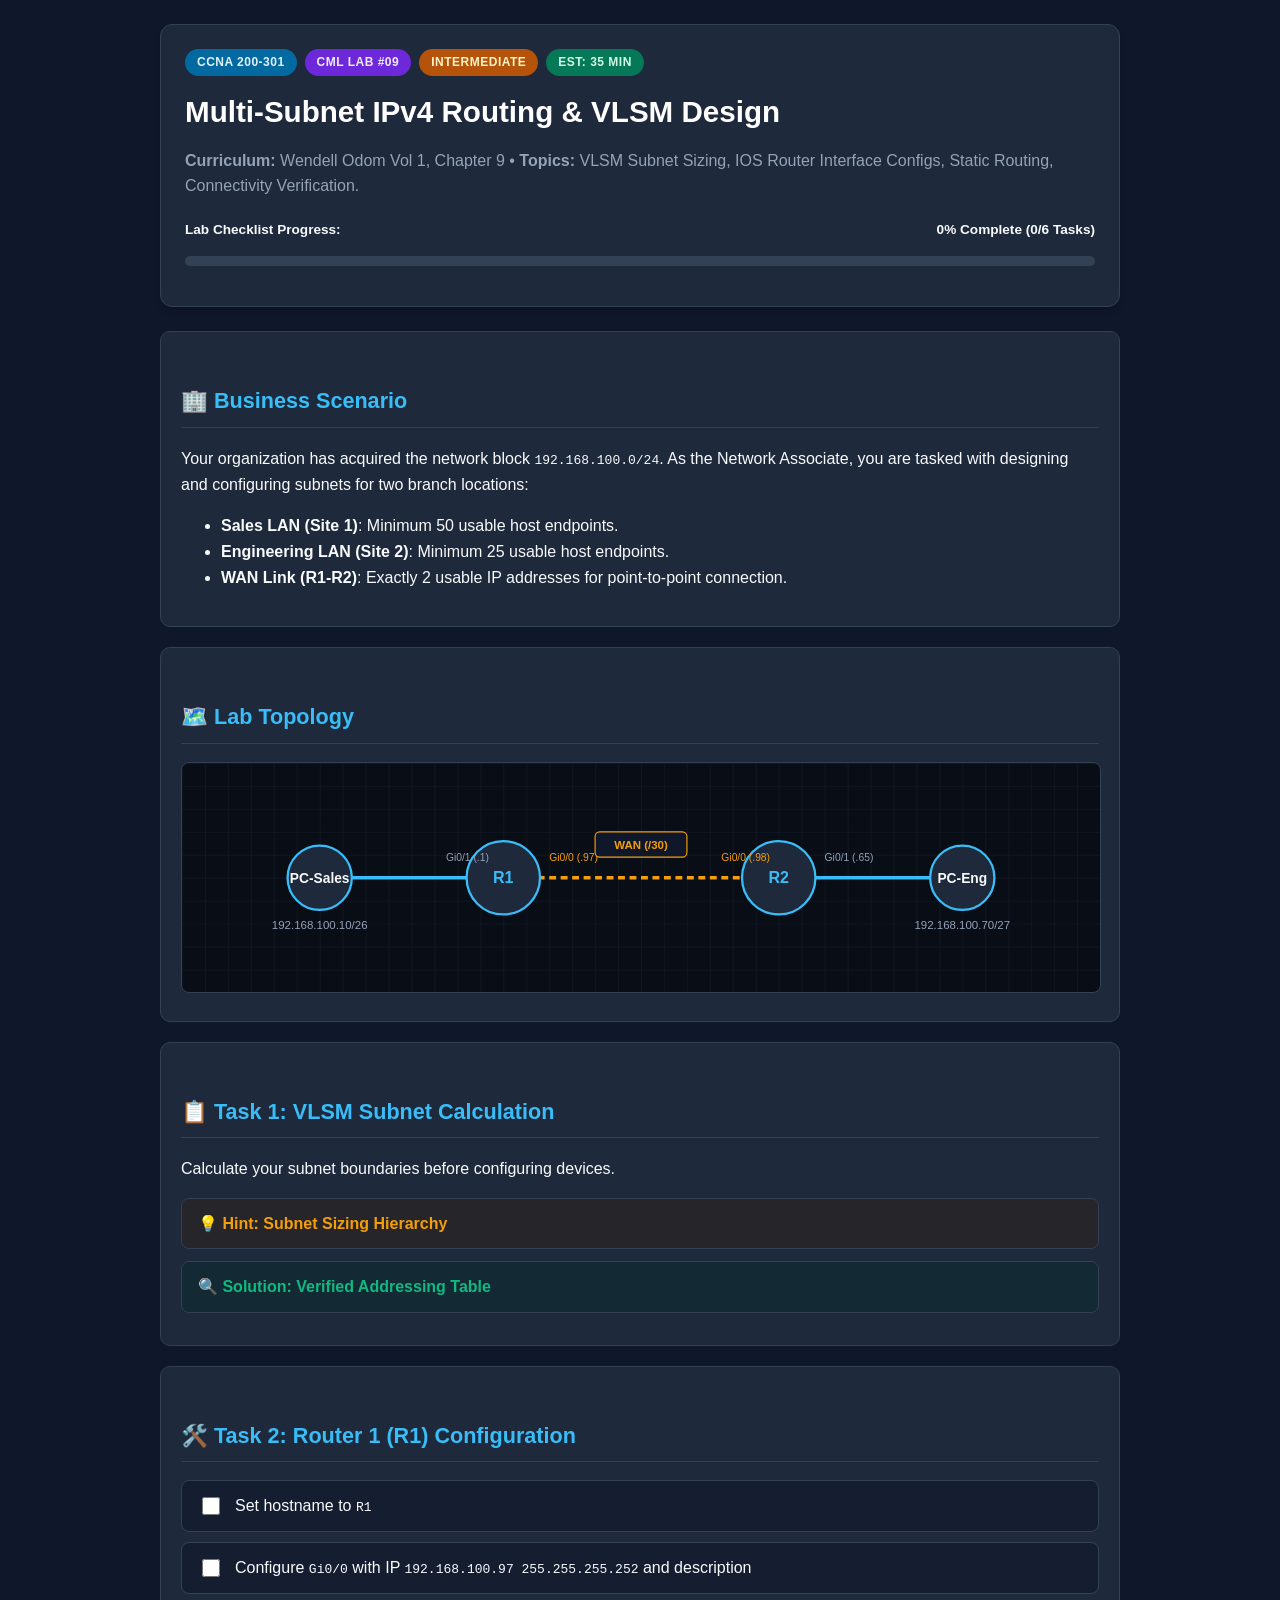
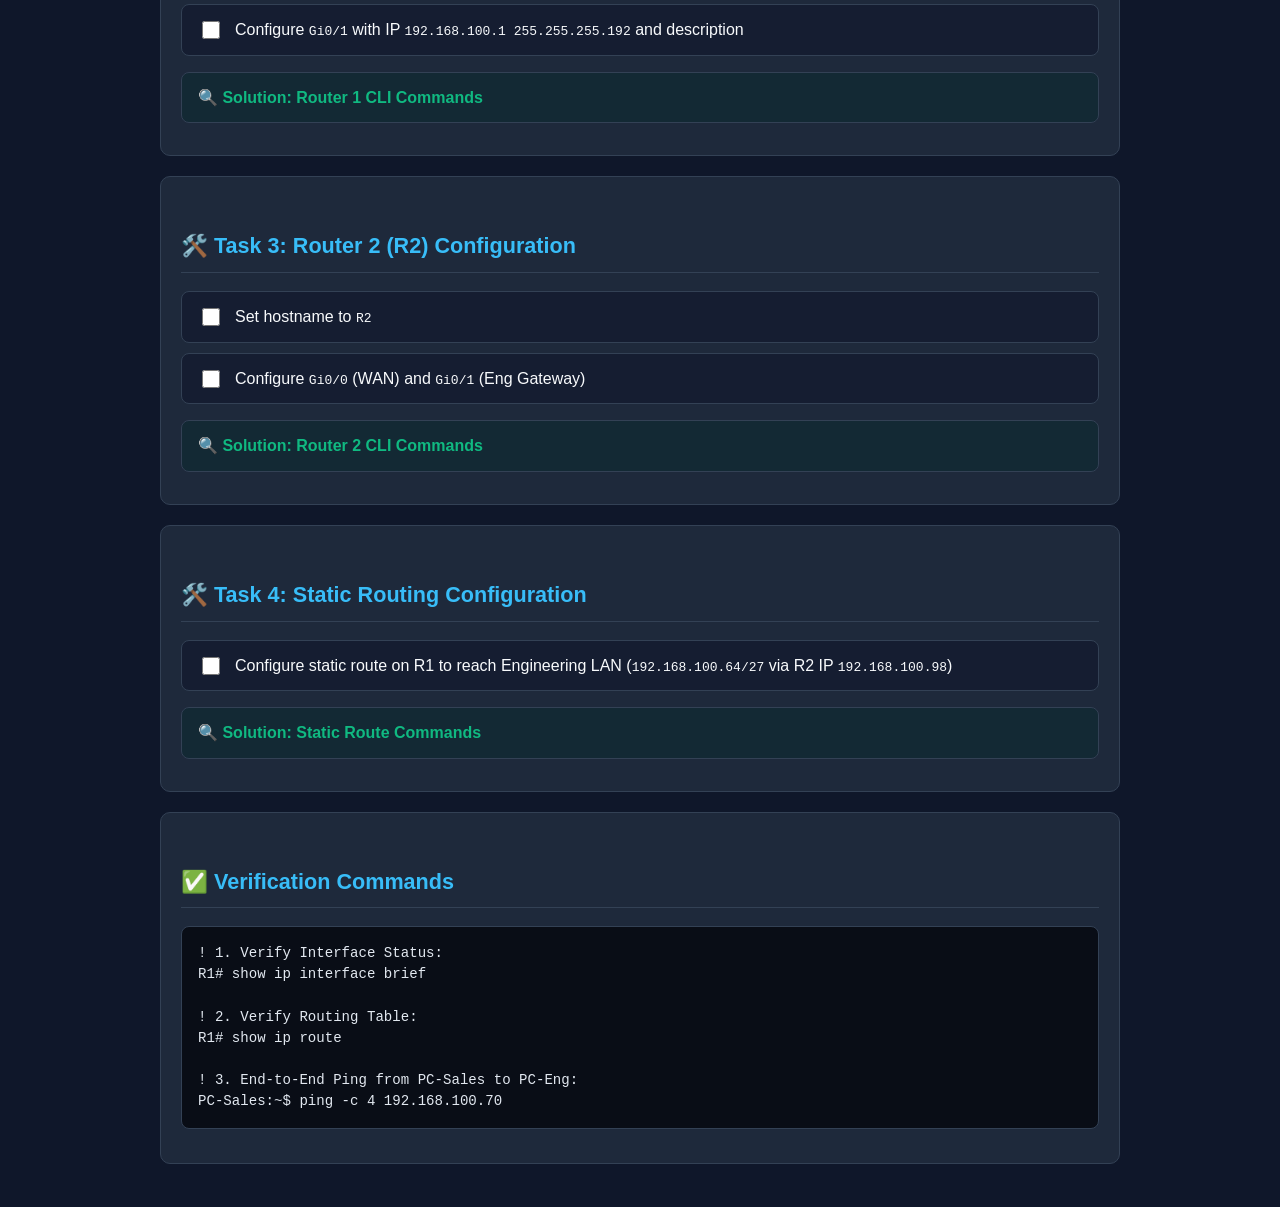
==== labs/lab09-multi-subnet-routing.html @ 95da4e0c "feat: consolidate into simple local-first architecture with master index.html dashboard and standalo" ====
<!DOCTYPE html>
<html lang="en">
<head>
    <meta charset="UTF-8">
    <meta name="viewport" content="width=device-width, initial-scale=1.0">
    <title>CCNA Lab Guide: Multi-Subnet IPv4 Routing & Design</title>
    <style>
        :root {
            --bg-primary: #0f172a;
            --bg-card: #1e293b;
            --bg-code: #090d16;
            --text-primary: #f8fafc;
            --text-secondary: #94a3b8;
            --accent-blue: #0284c7;
            --accent-green: #10b981;
            --accent-amber: #f59e0b;
            --accent-purple: #8b5cf6;
            --border-color: #334155;
            --font-sans: -apple-system, BlinkMacSystemFont, "Segoe UI", Roboto, Helvetica, Arial, sans-serif;
            --font-mono: ui-monospace, SFMono-Regular, Menlo, Monaco, Consolas, monospace;
        }

        body {
            margin: 0;
            padding: 24px;
            background-color: var(--bg-primary);
            color: var(--text-primary);
            font-family: var(--font-sans);
            line-height: 1.6;
        }

        .container {
            max-width: 960px;
            margin: 0 auto;
        }

        /* Header & Badges */
        .lab-header {
            background: var(--bg-card);
            border: 1px solid var(--border-color);
            border-radius: 12px;
            padding: 24px;
            margin-bottom: 24px;
            box-shadow: 0 4px 6px -1px rgba(0, 0, 0, 0.2);
        }

        .badge-group {
            display: flex;
            flex-wrap: wrap;
            gap: 8px;
            margin-bottom: 12px;
        }

        .badge {
            font-size: 0.75rem;
            font-weight: 700;
            text-transform: uppercase;
            padding: 4px 12px;
            border-radius: 9999px;
            letter-spacing: 0.5px;
        }

        .badge-blue { background: #0369a1; color: #e0f2fe; }
        .badge-green { background: #047857; color: #d1fae5; }
        .badge-amber { background: #b45309; color: #fef3c7; }
        .badge-purple { background: #6d28d9; color: #ede9fe; }

        h1 { margin: 0 0 12px 0; font-size: 1.85rem; color: #ffffff; }
        h2 { font-size: 1.35rem; color: #38bdf8; border-bottom: 1px solid var(--border-color); padding-bottom: 8px; margin-top: 32px; }
        h3 { font-size: 1.1rem; color: #cbd5e1; margin-top: 20px; }

        /* Progress Bar */
        .progress-container {
            background: #334155;
            border-radius: 8px;
            height: 10px;
            overflow: hidden;
            margin: 16px 0;
        }

        .progress-bar {
            background: var(--accent-green);
            height: 100%;
            width: 0%;
            transition: width 0.3s ease;
        }

        /* Topology Card */
        .card {
            background: var(--bg-card);
            border: 1px solid var(--border-color);
            border-radius: 10px;
            padding: 20px;
            margin-bottom: 20px;
        }

        .topology-svg {
            width: 100%;
            height: auto;
            max-height: 240px;
            background: #090d16;
            border-radius: 8px;
            border: 1px solid var(--border-color);
        }

        /* Tables */
        table {
            width: 100%;
            border-collapse: collapse;
            margin: 16px 0;
            font-size: 0.9rem;
        }

        th, td {
            padding: 10px 14px;
            text-align: left;
            border-bottom: 1px solid var(--border-color);
        }

        th {
            background-color: #090d16;
            color: #38bdf8;
            font-weight: 600;
        }

        tr:hover { background-color: rgba(255, 255, 255, 0.02); }

        /* Tasks & Checkboxes */
        .task-list {
            list-style: none;
            padding: 0;
        }

        .task-item {
            display: flex;
            align-items: flex-start;
            gap: 12px;
            background: rgba(15, 23, 42, 0.6);
            border: 1px solid var(--border-color);
            padding: 12px 16px;
            border-radius: 8px;
            margin-bottom: 10px;
            cursor: pointer;
            transition: border-color 0.2s;
        }

        .task-item:hover { border-color: #64748b; }

        .task-checkbox {
            margin-top: 4px;
            width: 18px;
            height: 18px;
            cursor: pointer;
            accent-color: var(--accent-green);
        }

        .task-text { flex: 1; }

        /* Code Blocks & Copy Button */
        .code-container {
            position: relative;
            margin: 14px 0;
        }

        pre {
            background-color: var(--bg-code);
            border: 1px solid var(--border-color);
            border-radius: 8px;
            padding: 16px;
            overflow-x: auto;
            font-family: var(--font-mono);
            font-size: 0.88rem;
            color: #e2e8f0;
            line-height: 1.5;
            margin: 0;
        }

        .copy-btn {
            position: absolute;
            top: 8px;
            right: 8px;
            background: #334155;
            color: #f8fafc;
            border: none;
            border-radius: 6px;
            padding: 5px 10px;
            font-size: 0.75rem;
            cursor: pointer;
            transition: background 0.2s;
        }

        .copy-btn:hover { background: #475569; }

        /* Collapsible Drawers (Details) */
        details {
            background: #131c2e;
            border: 1px solid var(--border-color);
            border-radius: 8px;
            margin: 12px 0;
            overflow: hidden;
        }

        details summary {
            padding: 12px 16px;
            font-weight: 600;
            cursor: pointer;
            user-select: none;
            display: flex;
            align-items: center;
            justify-content: space-between;
        }

        details.hint summary { color: #f59e0b; background: rgba(245, 158, 11, 0.08); }
        details.solution summary { color: #10b981; background: rgba(16, 185, 129, 0.08); }

        details[open] summary { border-bottom: 1px solid var(--border-color); }

        .drawer-content {
            padding: 16px;
        }

        /* Print CSS for Clean PDF Export */
        @media print {
            body { background: #ffffff; color: #000000; padding: 0; }
            .lab-header, .card { border: 1px solid #ccc; box-shadow: none; background: #ffffff; }
            pre { background: #f8f9fa; color: #000000; border: 1px solid #ddd; }
            details { display: block !important; border: 1px solid #ccc; }
            details summary { display: none !important; }
            .copy-btn, .progress-container, .print-btn { display: none !important; }
        }
    </style>
</head>
<body>

<div class="container">

    <!-- Header Card -->
    <div class="lab-header">
        <div class="badge-group">
            <span class="badge badge-blue">CCNA 200-301</span>
            <span class="badge badge-purple">CML Lab #09</span>
            <span class="badge badge-amber">Intermediate</span>
            <span class="badge badge-green">Est: 35 Min</span>
        </div>
        <h1>Multi-Subnet IPv4 Routing & VLSM Design</h1>
        <p style="margin: 0; color: var(--text-secondary);">
            <strong>Curriculum:</strong> Wendell Odom Vol 1, Chapter 9 • <strong>Topics:</strong> VLSM Subnet Sizing, IOS Router Interface Configs, Static Routing, Connectivity Verification.
        </p>

        <!-- Progress Tracker -->
        <div style="margin-top: 20px;">
            <div style="display: flex; justify-content: space-between; font-size: 0.85rem; font-weight: 600;">
                <span>Lab Checklist Progress:</span>
                <span id="progress-text">0% Complete (0/6 Tasks)</span>
            </div>
            <div class="progress-container">
                <div class="progress-bar" id="progress-bar"></div>
            </div>
        </div>
    </div>

    <!-- Scenario Card -->
    <div class="card">
        <h2>🏢 Business Scenario</h2>
        <p>
            Your organization has acquired the network block <code>192.168.100.0/24</code>. As the Network Associate, you are tasked with designing and configuring subnets for two branch locations:
        </p>
        <ul>
            <li><strong>Sales LAN (Site 1)</strong>: Minimum 50 usable host endpoints.</li>
            <li><strong>Engineering LAN (Site 2)</strong>: Minimum 25 usable host endpoints.</li>
            <li><strong>WAN Link (R1-R2)</strong>: Exactly 2 usable IP addresses for point-to-point connection.</li>
        </ul>
    </div>

    <!-- Interactive Topology Card -->
    <div class="card">
        <h2>🗺️ Lab Topology</h2>
        <svg class="topology-svg" viewBox="0 0 800 200" xmlns="http://www.w3.org/2000/svg">
            <!-- Background Grid -->
            <defs>
                <pattern id="grid" width="20" height="20" patternUnits="userSpaceOnUse">
                    <path d="M 20 0 L 0 0 0 20" fill="none" stroke="#1e293b" stroke-width="0.5"/>
                </pattern>
            </defs>
            <rect width="100%" height="100%" fill="url(#grid)" />

            <!-- Connections -->
            <line x1="120" y1="100" x2="280" y2="100" stroke="#38bdf8" stroke-width="3" />
            <line x1="280" y1="100" x2="520" y2="100" stroke="#f59e0b" stroke-width="3" stroke-dasharray="6,4" />
            <line x1="520" y1="100" x2="680" y2="100" stroke="#38bdf8" stroke-width="3" />

            <!-- PC-Sales -->
            <circle cx="120" cy="100" r="28" fill="#1e293b" stroke="#38bdf8" stroke-width="2"/>
            <text x="120" y="105" fill="#f8fafc" font-size="12" font-weight="bold" text-anchor="middle">PC-Sales</text>
            <text x="120" y="145" fill="#94a3b8" font-size="10" text-anchor="middle">192.168.100.10/26</text>

            <!-- Router 1 -->
            <circle cx="280" cy="100" r="32" fill="#1e293b" stroke="#38bdf8" stroke-width="2"/>
            <text x="280" y="105" fill="#38bdf8" font-size="14" font-weight="bold" text-anchor="middle">R1</text>
            <text x="230" y="85" fill="#94a3b8" font-size="9">Gi0/1 (.1)</text>
            <text x="320" y="85" fill="#f59e0b" font-size="9">Gi0/0 (.97)</text>

            <!-- WAN Label -->
            <rect x="360" y="60" width="80" height="22" rx="4" fill="#0f172a" stroke="#f59e0b" stroke-width="1"/>
            <text x="400" y="75" fill="#f59e0b" font-size="10" font-weight="bold" text-anchor="middle">WAN (/30)</text>

            <!-- Router 2 -->
            <circle cx="520" cy="100" r="32" fill="#1e293b" stroke="#38bdf8" stroke-width="2"/>
            <text x="520" y="105" fill="#38bdf8" font-size="14" font-weight="bold" text-anchor="middle">R2</text>
            <text x="470" y="85" fill="#f59e0b" font-size="9">Gi0/0 (.98)</text>
            <text x="560" y="85" fill="#94a3b8" font-size="9">Gi0/1 (.65)</text>

            <!-- PC-Eng -->
            <circle cx="680" cy="100" r="28" fill="#1e293b" stroke="#38bdf8" stroke-width="2"/>
            <text x="680" y="105" fill="#f8fafc" font-size="12" font-weight="bold" text-anchor="middle">PC-Eng</text>
            <text x="680" y="145" fill="#94a3b8" font-size="10" text-anchor="middle">192.168.100.70/27</text>
        </svg>
    </div>

    <!-- Task 1: VLSM Calculation -->
    <div class="card">
        <h2>📋 Task 1: VLSM Subnet Calculation</h2>
        <p>Calculate your subnet boundaries before configuring devices.</p>

        <details class="hint">
            <summary>💡 Hint: Subnet Sizing Hierarchy</summary>
            <div class="drawer-content">
                Always allocate in order from largest to smallest host count:
                <ul>
                    <li><strong>Sales LAN</strong> (>=50 hosts) &rarr; Borrow 2 bits &rarr; <code>/26</code> (62 usable hosts)</li>
                    <li><strong>Engineering LAN</strong> (>=25 hosts) &rarr; Borrow 3 bits &rarr; <code>/27</code> (30 usable hosts)</li>
                    <li><strong>WAN Link</strong> (2 hosts) &rarr; Borrow 6 bits &rarr; <code>/30</code> (2 usable hosts)</li>
                </ul>
            </div>
        </details>

        <details class="solution">
            <summary>🔍 Solution: Verified Addressing Table</summary>
            <div class="drawer-content">
                <table>
                    <thead>
                        <tr>
                            <th>Subnet Name</th>
                            <th>Subnet ID</th>
                            <th>Mask / Prefix</th>
                            <th>Usable Range</th>
                            <th>Broadcast IP</th>
                        </tr>
                    </thead>
                    <tbody>
                        <tr>
                            <td><strong>Subnet A (Sales)</strong></td>
                            <td><code>192.168.100.0</code></td>
                            <td><code>255.255.255.192 (/26)</code></td>
                            <td><code>.1 – .62</code></td>
                            <td><code>192.168.100.63</code></td>
                        </tr>
                        <tr>
                            <td><strong>Subnet B (Eng)</strong></td>
                            <td><code>192.168.100.64</code></td>
                            <td><code>255.255.255.224 (/27)</code></td>
                            <td><code>.65 – .94</code></td>
                            <td><code>192.168.100.95</code></td>
                        </tr>
                        <tr>
                            <td><strong>Subnet C (WAN)</strong></td>
                            <td><code>192.168.100.96</code></td>
                            <td><code>255.255.255.252 (/30)</code></td>
                            <td><code>.97 – .98</code></td>
                            <td><code>192.168.100.99</code></td>
                        </tr>
                    </tbody>
                </table>
            </div>
        </details>
    </div>

    <!-- Task 2: Router 1 Configuration -->
    <div class="card">
        <h2>🛠️ Task 2: Router 1 (R1) Configuration</h2>
        <ul class="task-list">
            <li class="task-item" onclick="toggleTask(this)">
                <input type="checkbox" class="task-checkbox">
                <span class="task-text">Set hostname to <code>R1</code></span>
            </li>
            <li class="task-item" onclick="toggleTask(this)">
                <input type="checkbox" class="task-checkbox">
                <span class="task-text">Configure <code>Gi0/0</code> with IP <code>192.168.100.97 255.255.255.252</code> and description</span>
            </li>
            <li class="task-item" onclick="toggleTask(this)">
                <input type="checkbox" class="task-checkbox">
                <span class="task-text">Configure <code>Gi0/1</code> with IP <code>192.168.100.1 255.255.255.192</code> and description</span>
            </li>
        </ul>

        <details class="solution">
            <summary>🔍 Solution: Router 1 CLI Commands</summary>
            <div class="drawer-content">
                <div class="code-container">
                    <button class="copy-btn" onclick="copyCode(this)">Copy Config</button>
                    <pre><code>enable
configure terminal
hostname R1
!
interface GigabitEthernet0/0
 description WAN Link to R2
 ip address 192.168.100.97 255.255.255.252
 no shutdown
!
interface GigabitEthernet0/1
 description Sales Department LAN Gateway
 ip address 192.168.100.1 255.255.255.192
 no shutdown
!
line con 0
 exec-timeout 0 0
 logging synchronous
!
end
write memory</code></pre>
                </div>
            </div>
        </details>
    </div>

    <!-- Task 3: Router 2 Configuration -->
    <div class="card">
        <h2>🛠️ Task 3: Router 2 (R2) Configuration</h2>
        <ul class="task-list">
            <li class="task-item" onclick="toggleTask(this)">
                <input type="checkbox" class="task-checkbox">
                <span class="task-text">Set hostname to <code>R2</code></span>
            </li>
            <li class="task-item" onclick="toggleTask(this)">
                <input type="checkbox" class="task-checkbox">
                <span class="task-text">Configure <code>Gi0/0</code> (WAN) and <code>Gi0/1</code> (Eng Gateway)</span>
            </li>
        </ul>

        <details class="solution">
            <summary>🔍 Solution: Router 2 CLI Commands</summary>
            <div class="drawer-content">
                <div class="code-container">
                    <button class="copy-btn" onclick="copyCode(this)">Copy Config</button>
                    <pre><code>enable
configure terminal
hostname R2
!
interface GigabitEthernet0/0
 description WAN Link to R1
 ip address 192.168.100.98 255.255.255.252
 no shutdown
!
interface GigabitEthernet0/1
 description Engineering Department LAN Gateway
 ip address 192.168.100.65 255.255.255.224
 no shutdown
!
line con 0
 exec-timeout 0 0
 logging synchronous
!
end
write memory</code></pre>
                </div>
            </div>
        </details>
    </div>

    <!-- Task 4: Static Routing -->
    <div class="card">
        <h2>🛠️ Task 4: Static Routing Configuration</h2>
        <ul class="task-list">
            <li class="task-item" onclick="toggleTask(this)">
                <input type="checkbox" class="task-checkbox">
                <span class="task-text">Configure static route on R1 to reach Engineering LAN (<code>192.168.100.64/27</code> via R2 IP <code>192.168.100.98</code>)</span>
            </li>
        </ul>

        <details class="solution">
            <summary>🔍 Solution: Static Route Commands</summary>
            <div class="drawer-content">
                <div class="code-container">
                    <button class="copy-btn" onclick="copyCode(this)">Copy Config</button>
                    <pre><code>! On Router 1:
R1(config)# ip route 192.168.100.64 255.255.255.224 192.168.100.98

! On Router 2:
R2(config)# ip route 192.168.100.0 255.255.255.192 192.168.100.97</code></pre>
                </div>
            </div>
        </details>
    </div>

    <!-- Verification Section -->
    <div class="card">
        <h2>✅ Verification Commands</h2>
        <div class="code-container">
            <pre><code>! 1. Verify Interface Status:
R1# show ip interface brief

! 2. Verify Routing Table:
R1# show ip route

! 3. End-to-End Ping from PC-Sales to PC-Eng:
PC-Sales:~$ ping -c 4 192.168.100.70</code></pre>
        </div>
    </div>

</div>

<script>
    // Checklist & Progress Calculation
    function updateProgress() {
        const checkboxes = document.querySelectorAll('.task-checkbox');
        const total = checkboxes.length;
        const checked = document.querySelectorAll('.task-checkbox:checked').length;
        const percent = Math.round((checked / total) * 100);

        document.getElementById('progress-bar').style.width = percent + '%';
        document.getElementById('progress-text').innerText = `${percent}% Complete (${checked}/${total} Tasks)`;
    }

    function toggleTask(element) {
        const cb = element.querySelector('.task-checkbox');
        if (event.target !== cb) {
            cb.checked = !cb.checked;
        }
        updateProgress();
    }

    // 1-Click Copy Code Function
    function copyCode(btn) {
        const pre = btn.nextElementSibling;
        navigator.clipboard.writeText(pre.innerText).then(() => {
            const originalText = btn.innerText;
            btn.innerText = 'Copied!';
            btn.style.background = '#10b981';
            setTimeout(() => {
                btn.innerText = originalText;
                btn.style.background = '#334155';
            }, 2000);
        });
    }

    document.querySelectorAll('.task-checkbox').forEach(cb => {
        cb.addEventListener('change', updateProgress);
    });
</script>

</body>
</html>
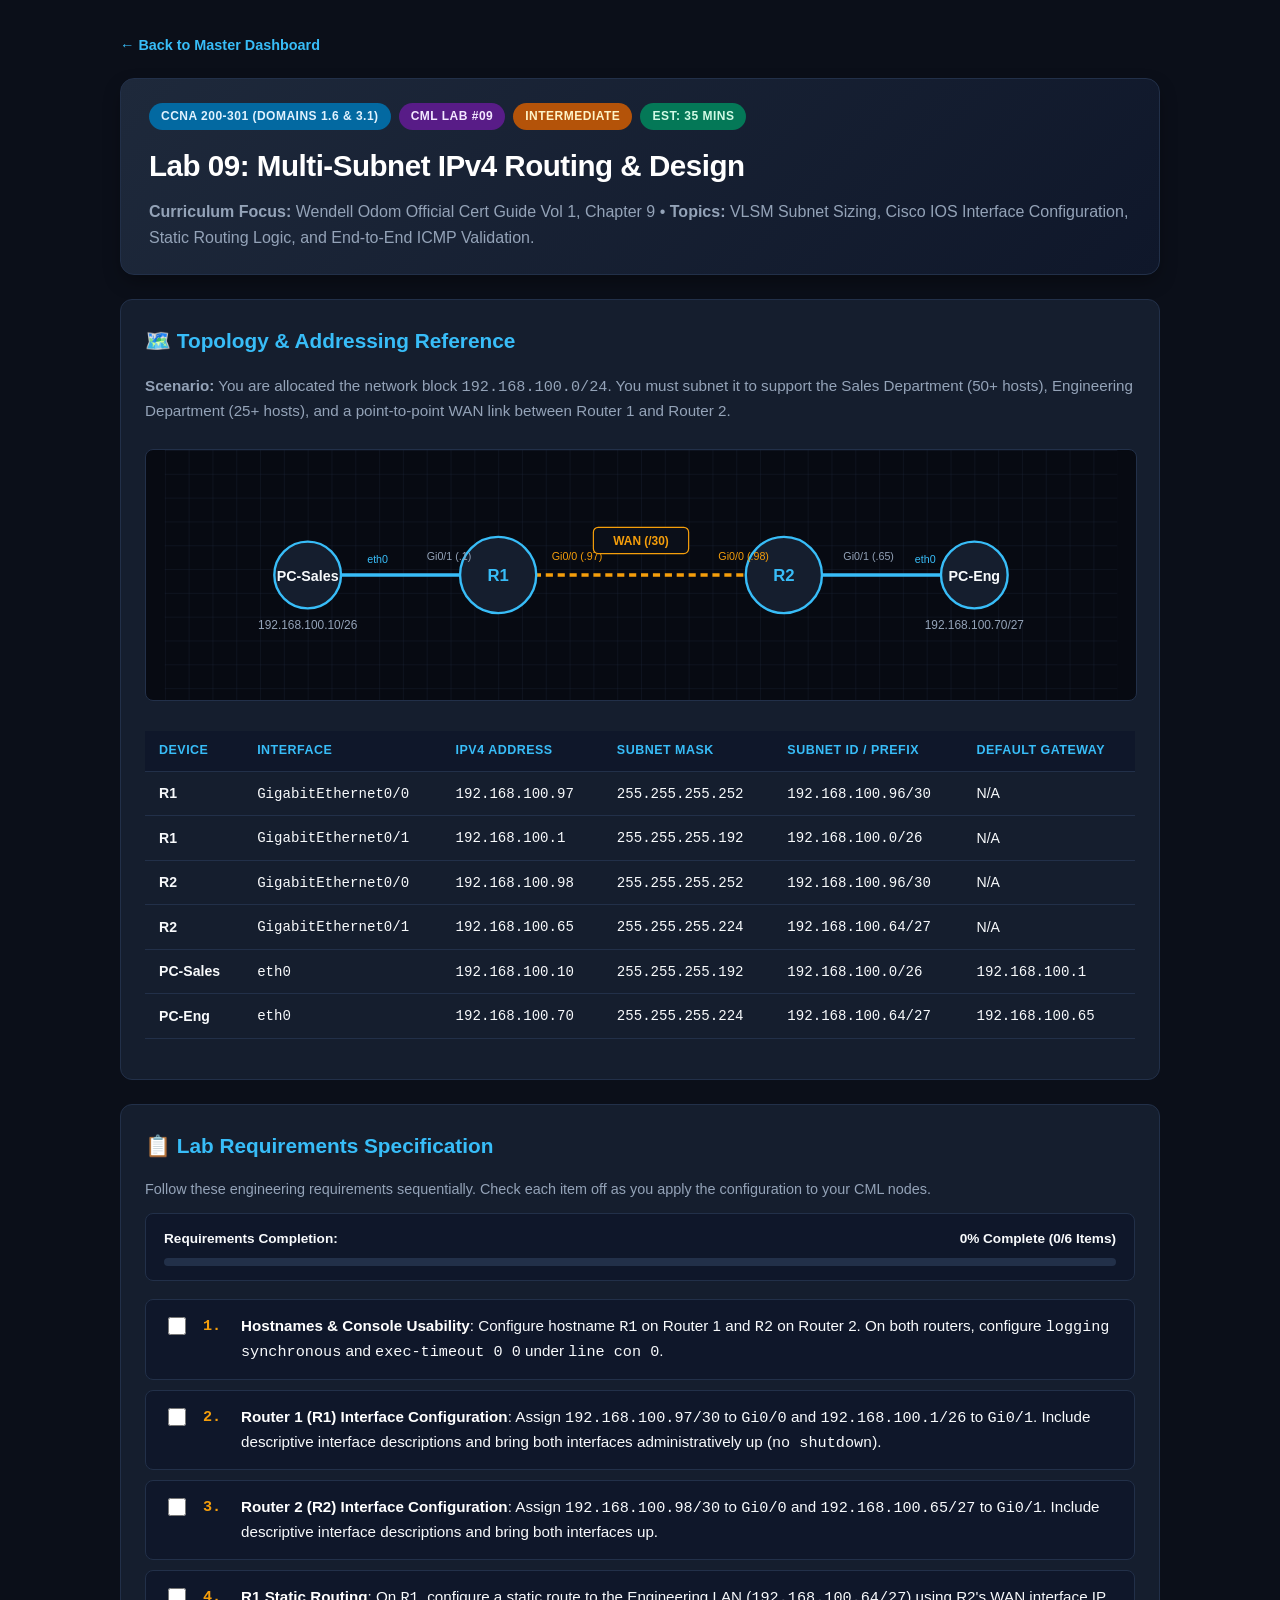
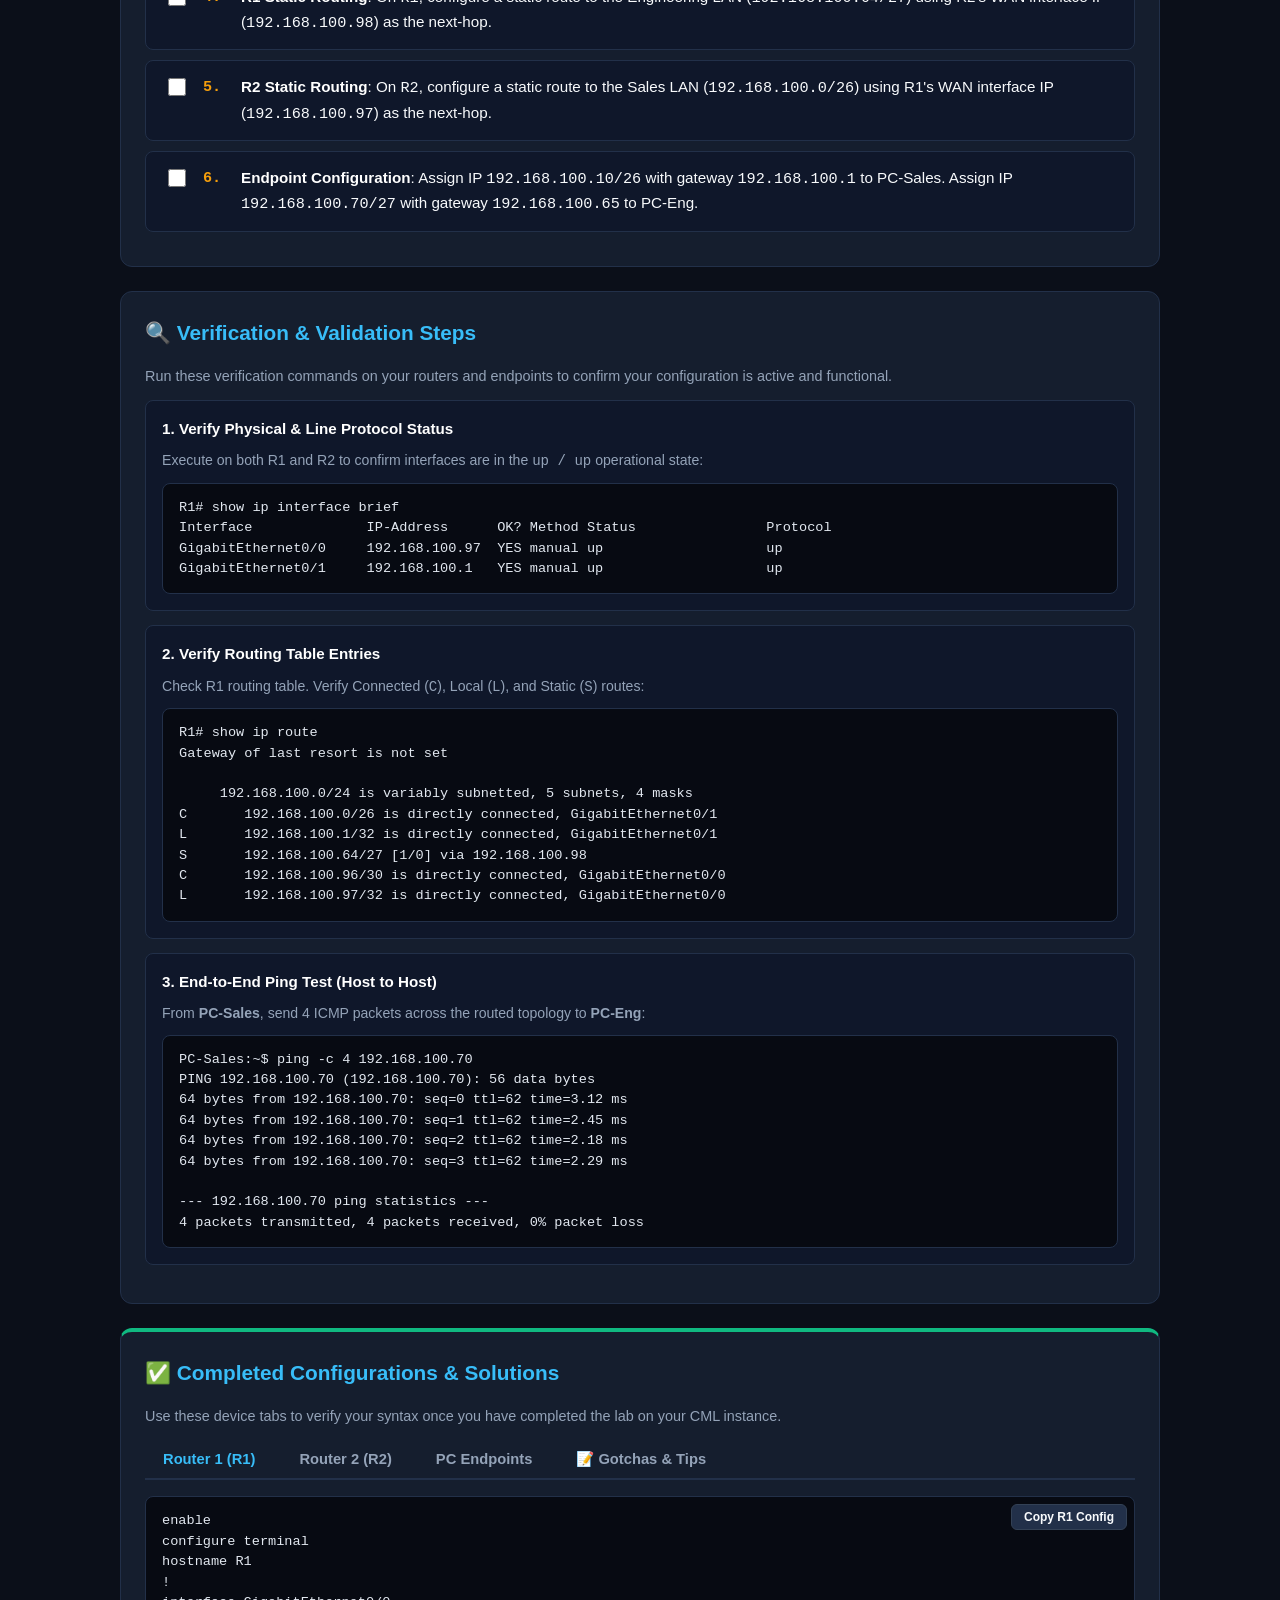
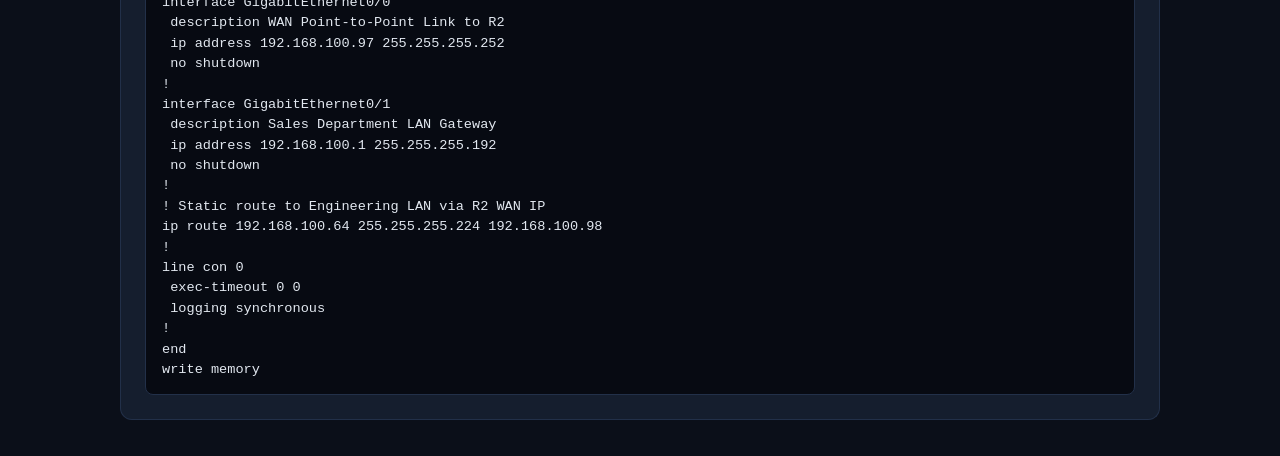
==== commit d528b6ac: "feat: upgrade Lab 09 to distraction-free 5-phase layout (SVG topology, requirements, verification, b" ====
--- a/labs/lab09-multi-subnet-routing.html
+++ b/labs/lab09-multi-subnet-routing.html
@@ -3,45 +3,59 @@
 <head>
     <meta charset="UTF-8">
     <meta name="viewport" content="width=device-width, initial-scale=1.0">
-    <title>CCNA Lab Guide: Multi-Subnet IPv4 Routing & Design</title>
+    <title>Lab 09: Multi-Subnet IPv4 Routing & Design | Tyler's CCNA Lab Hub</title>
     <style>
         :root {
-            --bg-primary: #0f172a;
-            --bg-card: #1e293b;
-            --bg-code: #090d16;
-            --text-primary: #f8fafc;
-            --text-secondary: #94a3b8;
+            --bg-body: #0b0f19;
+            --bg-card: #151e2e;
+            --bg-inner: #0f172a;
+            --bg-code: #070a12;
+            --text-main: #f8fafc;
+            --text-muted: #94a3b8;
             --accent-blue: #0284c7;
+            --accent-cyan: #38bdf8;
             --accent-green: #10b981;
             --accent-amber: #f59e0b;
             --accent-purple: #8b5cf6;
-            --border-color: #334155;
-            --font-sans: -apple-system, BlinkMacSystemFont, "Segoe UI", Roboto, Helvetica, Arial, sans-serif;
+            --border-color: #223049;
+            --font: -apple-system, BlinkMacSystemFont, "Segoe UI", Roboto, sans-serif;
             --font-mono: ui-monospace, SFMono-Regular, Menlo, Monaco, Consolas, monospace;
         }
 
         body {
             margin: 0;
-            padding: 24px;
-            background-color: var(--bg-primary);
-            color: var(--text-primary);
-            font-family: var(--font-sans);
+            padding: 32px 20px;
+            background-color: var(--bg-body);
+            color: var(--text-main);
+            font-family: var(--font);
             line-height: 1.6;
         }
 
         .container {
-            max-width: 960px;
+            max-width: 1040px;
             margin: 0 auto;
         }
 
-        /* Header & Badges */
+        /* Nav breadcrumb */
+        .top-nav {
+            margin-bottom: 20px;
+        }
+        .top-nav a {
+            color: var(--accent-cyan);
+            text-decoration: none;
+            font-size: 0.9rem;
+            font-weight: 600;
+        }
+        .top-nav a:hover { text-decoration: underline; }
+
+        /* Header Card */
         .lab-header {
-            background: var(--bg-card);
+            background: linear-gradient(135deg, #1e293b 0%, #0f172a 100%);
             border: 1px solid var(--border-color);
-            border-radius: 12px;
-            padding: 24px;
+            border-radius: 14px;
+            padding: 24px 28px;
             margin-bottom: 24px;
-            box-shadow: 0 4px 6px -1px rgba(0, 0, 0, 0.2);
+            box-shadow: 0 8px 20px -4px rgba(0, 0, 0, 0.4);
         }
 
         .badge-group {
@@ -60,47 +74,33 @@
             letter-spacing: 0.5px;
         }
 
-        .badge-blue { background: #0369a1; color: #e0f2fe; }
-        .badge-green { background: #047857; color: #d1fae5; }
-        .badge-amber { background: #b45309; color: #fef3c7; }
-        .badge-purple { background: #6d28d9; color: #ede9fe; }
-
-        h1 { margin: 0 0 12px 0; font-size: 1.85rem; color: #ffffff; }
-        h2 { font-size: 1.35rem; color: #38bdf8; border-bottom: 1px solid var(--border-color); padding-bottom: 8px; margin-top: 32px; }
-        h3 { font-size: 1.1rem; color: #cbd5e1; margin-top: 20px; }
-
-        /* Progress Bar */
-        .progress-container {
-            background: #334155;
-            border-radius: 8px;
-            height: 10px;
-            overflow: hidden;
-            margin: 16px 0;
-        }
-
-        .progress-bar {
-            background: var(--accent-green);
-            height: 100%;
-            width: 0%;
-            transition: width 0.3s ease;
-        }
-
-        /* Topology Card */
+        .badge-blue   { background: #0369a1; color: #e0f2fe; }
+        .badge-purple { background: #581c87; color: #f3e8ff; }
+        .badge-amber  { background: #b45309; color: #fef3c7; }
+        .badge-green  { background: #047857; color: #d1fae5; }
+
+        h1 { margin: 0 0 10px 0; font-size: 1.85rem; color: #ffffff; letter-spacing: -0.5px; }
+        h2 { font-size: 1.3rem; color: var(--accent-cyan); margin: 0 0 16px 0; display: flex; align-items: center; gap: 8px; }
+        p { margin: 0 0 12px 0; }
+
+        /* Section Cards */
         .card {
             background: var(--bg-card);
             border: 1px solid var(--border-color);
-            border-radius: 10px;
-            padding: 20px;
-            margin-bottom: 20px;
-        }
-
+            border-radius: 12px;
+            padding: 24px;
+            margin-bottom: 24px;
+        }
+
+        /* SVG Topology */
         .topology-svg {
             width: 100%;
             height: auto;
-            max-height: 240px;
-            background: #090d16;
+            max-height: 250px;
+            background: var(--bg-code);
             border-radius: 8px;
             border: 1px solid var(--border-color);
+            margin: 14px 0 6px 0;
         }
 
         /* Tables */
@@ -108,7 +108,7 @@
             width: 100%;
             border-collapse: collapse;
             margin: 16px 0;
-            font-size: 0.9rem;
+            font-size: 0.88rem;
         }
 
         th, td {
@@ -118,58 +118,114 @@
         }
 
         th {
-            background-color: #090d16;
-            color: #38bdf8;
-            font-weight: 600;
+            background-color: var(--bg-inner);
+            color: var(--accent-cyan);
+            font-weight: 700;
+            text-transform: uppercase;
+            font-size: 0.78rem;
+            letter-spacing: 0.5px;
         }
 
         tr:hover { background-color: rgba(255, 255, 255, 0.02); }
 
-        /* Tasks & Checkboxes */
-        .task-list {
+        /* Progress Bar */
+        .progress-wrapper {
+            background: var(--bg-inner);
+            border: 1px solid var(--border-color);
+            border-radius: 8px;
+            padding: 14px 18px;
+            margin-bottom: 18px;
+        }
+
+        .progress-bar-bg {
+            background: #223049;
+            border-radius: 6px;
+            height: 8px;
+            overflow: hidden;
+            margin-top: 8px;
+        }
+
+        .progress-bar-fill {
+            background: var(--accent-green);
+            height: 100%;
+            width: 0%;
+            transition: width 0.3s ease;
+        }
+
+        /* Requirement Checklists */
+        .req-list {
             list-style: none;
             padding: 0;
-        }
-
-        .task-item {
+            margin: 0;
+        }
+
+        .req-item {
             display: flex;
             align-items: flex-start;
-            gap: 12px;
-            background: rgba(15, 23, 42, 0.6);
+            gap: 14px;
+            background: var(--bg-inner);
             border: 1px solid var(--border-color);
-            padding: 12px 16px;
             border-radius: 8px;
+            padding: 14px 18px;
             margin-bottom: 10px;
             cursor: pointer;
             transition: border-color 0.2s;
         }
 
-        .task-item:hover { border-color: #64748b; }
-
-        .task-checkbox {
-            margin-top: 4px;
+        .req-item:hover { border-color: #3b82f6; }
+
+        .req-checkbox {
+            margin-top: 3px;
             width: 18px;
             height: 18px;
             cursor: pointer;
             accent-color: var(--accent-green);
         }
 
-        .task-text { flex: 1; }
-
-        /* Code Blocks & Copy Button */
-        .code-container {
+        .req-num {
+            font-family: var(--font-mono);
+            font-weight: 800;
+            color: var(--accent-amber);
+            font-size: 0.95rem;
+            min-width: 24px;
+        }
+
+        .req-content { flex: 1; font-size: 0.95rem; }
+        .req-content strong { color: #ffffff; }
+
+        /* Verification Steps */
+        .verif-step {
+            background: var(--bg-inner);
+            border: 1px solid var(--border-color);
+            border-radius: 8px;
+            padding: 16px;
+            margin-bottom: 14px;
+        }
+
+        .verif-title {
+            font-weight: 700;
+            color: #ffffff;
+            font-size: 0.95rem;
+            margin-bottom: 8px;
+            display: flex;
+            align-items: center;
+            gap: 8px;
+        }
+
+        /* Code Blocks */
+        .code-block {
             position: relative;
-            margin: 14px 0;
+            margin: 10px 0 0 0;
         }
 
         pre {
             background-color: var(--bg-code);
             border: 1px solid var(--border-color);
             border-radius: 8px;
-            padding: 16px;
+            padding: 14px 16px;
             overflow-x: auto;
             font-family: var(--font-mono);
-            font-size: 0.88rem;
+            font-size: 0.85rem;
             color: #e2e8f0;
             line-height: 1.5;
             margin: 0;
@@ -179,54 +235,59 @@
             position: absolute;
             top: 8px;
             right: 8px;
-            background: #334155;
+            background: #223049;
             color: #f8fafc;
-            border: none;
+            border: 1px solid #334155;
             border-radius: 6px;
-            padding: 5px 10px;
+            padding: 5px 12px;
             font-size: 0.75rem;
-            cursor: pointer;
-            transition: background 0.2s;
-        }
-
-        .copy-btn:hover { background: #475569; }
-
-        /* Collapsible Drawers (Details) */
-        details {
-            background: #131c2e;
-            border: 1px solid var(--border-color);
-            border-radius: 8px;
-            margin: 12px 0;
-            overflow: hidden;
-        }
-
-        details summary {
-            padding: 12px 16px;
             font-weight: 600;
             cursor: pointer;
-            user-select: none;
+            transition: all 0.2s;
+        }
+
+        .copy-btn:hover { background: var(--accent-blue); border-color: var(--accent-blue); }
+
+        /* Solution Tabs at Bottom */
+        .tabs-header {
             display: flex;
-            align-items: center;
-            justify-content: space-between;
-        }
-
-        details.hint summary { color: #f59e0b; background: rgba(245, 158, 11, 0.08); }
-        details.solution summary { color: #10b981; background: rgba(16, 185, 129, 0.08); }
-
-        details[open] summary { border-bottom: 1px solid var(--border-color); }
-
-        .drawer-content {
-            padding: 16px;
-        }
-
-        /* Print CSS for Clean PDF Export */
+            gap: 8px;
+            border-bottom: 2px solid var(--border-color);
+            margin-bottom: 16px;
+            overflow-x: auto;
+        }
+
+        .tab-btn {
+            background: transparent;
+            border: none;
+            color: var(--text-muted);
+            padding: 10px 18px;
+            font-size: 0.92rem;
+            font-weight: 700;
+            cursor: pointer;
+            border-bottom: 2px solid transparent;
+            margin-bottom: -2px;
+            transition: all 0.2s;
+        }
+
+        .tab-btn:hover { color: #ffffff; }
+        .tab-btn.active {
+            color: var(--accent-cyan);
+            border-bottom-color: var(--accent-cyan);
+        }
+
+        .tab-pane { display: none; }
+        .tab-pane.active { display: block; }
+
+        /* Print Media Styles */
         @media print {
             body { background: #ffffff; color: #000000; padding: 0; }
-            .lab-header, .card { border: 1px solid #ccc; box-shadow: none; background: #ffffff; }
+            .lab-header, .card, .verif-step, .req-item { border: 1px solid #ccc; box-shadow: none; background: #ffffff; color: #000000; }
+            h1, h2, .req-content strong, .verif-title { color: #000000 !important; }
             pre { background: #f8f9fa; color: #000000; border: 1px solid #ddd; }
-            details { display: block !important; border: 1px solid #ccc; }
-            details summary { display: none !important; }
-            .copy-btn, .progress-container, .print-btn { display: none !important; }
+            .copy-btn, .progress-wrapper, .top-nav { display: none !important; }
+            .tab-pane { display: block !important; margin-bottom: 20px; }
+            .tabs-header { display: none !important; }
         }
     </style>
 </head>
@@ -234,49 +295,34 @@
 
 <div class="container">
 
-    <!-- Header Card -->
+    <!-- Top Navigation Breadcrumb -->
+    <div class="top-nav">
+        <a href="../index.html">&larr; Back to Master Dashboard</a>
+    </div>
+
+    <!-- 1. HEADER & METADATA -->
     <div class="lab-header">
         <div class="badge-group">
-            <span class="badge badge-blue">CCNA 200-301</span>
+            <span class="badge badge-blue">CCNA 200-301 (Domains 1.6 & 3.1)</span>
             <span class="badge badge-purple">CML Lab #09</span>
             <span class="badge badge-amber">Intermediate</span>
-            <span class="badge badge-green">Est: 35 Min</span>
-        </div>
-        <h1>Multi-Subnet IPv4 Routing & VLSM Design</h1>
-        <p style="margin: 0; color: var(--text-secondary);">
-            <strong>Curriculum:</strong> Wendell Odom Vol 1, Chapter 9 • <strong>Topics:</strong> VLSM Subnet Sizing, IOS Router Interface Configs, Static Routing, Connectivity Verification.
+            <span class="badge badge-green">Est: 35 Mins</span>
+        </div>
+        <h1>Lab 09: Multi-Subnet IPv4 Routing & Design</h1>
+        <p style="color: var(--text-muted); margin: 0;">
+            <strong>Curriculum Focus:</strong> Wendell Odom Official Cert Guide Vol 1, Chapter 9 • <strong>Topics:</strong> VLSM Subnet Sizing, Cisco IOS Interface Configuration, Static Routing Logic, and End-to-End ICMP Validation.
         </p>
-
-        <!-- Progress Tracker -->
-        <div style="margin-top: 20px;">
-            <div style="display: flex; justify-content: space-between; font-size: 0.85rem; font-weight: 600;">
-                <span>Lab Checklist Progress:</span>
-                <span id="progress-text">0% Complete (0/6 Tasks)</span>
-            </div>
-            <div class="progress-container">
-                <div class="progress-bar" id="progress-bar"></div>
-            </div>
-        </div>
     </div>
 
-    <!-- Scenario Card -->
+    <!-- 2. TOPOLOGY & ADDRESSING REFERENCE -->
     <div class="card">
-        <h2>🏢 Business Scenario</h2>
-        <p>
-            Your organization has acquired the network block <code>192.168.100.0/24</code>. As the Network Associate, you are tasked with designing and configuring subnets for two branch locations:
+        <h2>🗺️ Topology & Addressing Reference</h2>
+        <p style="color: var(--text-muted); font-size: 0.95rem;">
+            <strong>Scenario:</strong> You are allocated the network block <code>192.168.100.0/24</code>. You must subnet it to support the Sales Department (50+ hosts), Engineering Department (25+ hosts), and a point-to-point WAN link between Router 1 and Router 2.
         </p>
-        <ul>
-            <li><strong>Sales LAN (Site 1)</strong>: Minimum 50 usable host endpoints.</li>
-            <li><strong>Engineering LAN (Site 2)</strong>: Minimum 25 usable host endpoints.</li>
-            <li><strong>WAN Link (R1-R2)</strong>: Exactly 2 usable IP addresses for point-to-point connection.</li>
-        </ul>
-    </div>
-
-    <!-- Interactive Topology Card -->
-    <div class="card">
-        <h2>🗺️ Lab Topology</h2>
-        <svg class="topology-svg" viewBox="0 0 800 200" xmlns="http://www.w3.org/2000/svg">
-            <!-- Background Grid -->
+
+        <!-- Vector SVG Diagram -->
+        <svg class="topology-svg" viewBox="0 0 800 210" xmlns="http://www.w3.org/2000/svg">
             <defs>
                 <pattern id="grid" width="20" height="20" patternUnits="userSpaceOnUse">
                     <path d="M 20 0 L 0 0 0 20" fill="none" stroke="#1e293b" stroke-width="0.5"/>
@@ -284,126 +330,259 @@
             </defs>
             <rect width="100%" height="100%" fill="url(#grid)" />
 
-            <!-- Connections -->
-            <line x1="120" y1="100" x2="280" y2="100" stroke="#38bdf8" stroke-width="3" />
-            <line x1="280" y1="100" x2="520" y2="100" stroke="#f59e0b" stroke-width="3" stroke-dasharray="6,4" />
-            <line x1="520" y1="100" x2="680" y2="100" stroke="#38bdf8" stroke-width="3" />
+            <!-- Links -->
+            <line x1="120" y1="105" x2="280" y2="105" stroke="#38bdf8" stroke-width="3" />
+            <line x1="280" y1="105" x2="520" y2="105" stroke="#f59e0b" stroke-width="3" stroke-dasharray="6,4" />
+            <line x1="520" y1="105" x2="680" y2="105" stroke="#38bdf8" stroke-width="3" />
 
             <!-- PC-Sales -->
-            <circle cx="120" cy="100" r="28" fill="#1e293b" stroke="#38bdf8" stroke-width="2"/>
-            <text x="120" y="105" fill="#f8fafc" font-size="12" font-weight="bold" text-anchor="middle">PC-Sales</text>
-            <text x="120" y="145" fill="#94a3b8" font-size="10" text-anchor="middle">192.168.100.10/26</text>
+            <circle cx="120" cy="105" r="28" fill="#151e2e" stroke="#38bdf8" stroke-width="2"/>
+            <text x="120" y="110" fill="#f8fafc" font-size="12" font-weight="bold" text-anchor="middle">PC-Sales</text>
+            <text x="120" y="150" fill="#94a3b8" font-size="10" text-anchor="middle">192.168.100.10/26</text>
+            <text x="170" y="95" fill="#38bdf8" font-size="9">eth0</text>
 
             <!-- Router 1 -->
-            <circle cx="280" cy="100" r="32" fill="#1e293b" stroke="#38bdf8" stroke-width="2"/>
-            <text x="280" y="105" fill="#38bdf8" font-size="14" font-weight="bold" text-anchor="middle">R1</text>
-            <text x="230" y="85" fill="#94a3b8" font-size="9">Gi0/1 (.1)</text>
-            <text x="320" y="85" fill="#f59e0b" font-size="9">Gi0/0 (.97)</text>
+            <circle cx="280" cy="105" r="32" fill="#151e2e" stroke="#38bdf8" stroke-width="2"/>
+            <text x="280" y="110" fill="#38bdf8" font-size="14" font-weight="bold" text-anchor="middle">R1</text>
+            <text x="220" y="92" fill="#94a3b8" font-size="9">Gi0/1 (.1)</text>
+            <text x="325" y="92" fill="#f59e0b" font-size="9">Gi0/0 (.97)</text>
 
             <!-- WAN Label -->
-            <rect x="360" y="60" width="80" height="22" rx="4" fill="#0f172a" stroke="#f59e0b" stroke-width="1"/>
-            <text x="400" y="75" fill="#f59e0b" font-size="10" font-weight="bold" text-anchor="middle">WAN (/30)</text>
+            <rect x="360" y="65" width="80" height="22" rx="4" fill="#0b0f19" stroke="#f59e0b" stroke-width="1"/>
+            <text x="400" y="80" fill="#f59e0b" font-size="10" font-weight="bold" text-anchor="middle">WAN (/30)</text>
 
             <!-- Router 2 -->
-            <circle cx="520" cy="100" r="32" fill="#1e293b" stroke="#38bdf8" stroke-width="2"/>
-            <text x="520" y="105" fill="#38bdf8" font-size="14" font-weight="bold" text-anchor="middle">R2</text>
-            <text x="470" y="85" fill="#f59e0b" font-size="9">Gi0/0 (.98)</text>
-            <text x="560" y="85" fill="#94a3b8" font-size="9">Gi0/1 (.65)</text>
+            <circle cx="520" cy="105" r="32" fill="#151e2e" stroke="#38bdf8" stroke-width="2"/>
+            <text x="520" y="110" fill="#38bdf8" font-size="14" font-weight="bold" text-anchor="middle">R2</text>
+            <text x="465" y="92" fill="#f59e0b" font-size="9">Gi0/0 (.98)</text>
+            <text x="570" y="92" fill="#94a3b8" font-size="9">Gi0/1 (.65)</text>
 
             <!-- PC-Eng -->
-            <circle cx="680" cy="100" r="28" fill="#1e293b" stroke="#38bdf8" stroke-width="2"/>
-            <text x="680" y="105" fill="#f8fafc" font-size="12" font-weight="bold" text-anchor="middle">PC-Eng</text>
-            <text x="680" y="145" fill="#94a3b8" font-size="10" text-anchor="middle">192.168.100.70/27</text>
+            <circle cx="680" cy="105" r="28" fill="#151e2e" stroke="#38bdf8" stroke-width="2"/>
+            <text x="680" y="110" fill="#f8fafc" font-size="12" font-weight="bold" text-anchor="middle">PC-Eng</text>
+            <text x="680" y="150" fill="#94a3b8" font-size="10" text-anchor="middle">192.168.100.70/27</text>
+            <text x="630" y="95" fill="#38bdf8" font-size="9">eth0</text>
         </svg>
+
+        <!-- Complete Addressing Table -->
+        <table>
+            <thead>
+                <tr>
+                    <th>Device</th>
+                    <th>Interface</th>
+                    <th>IPv4 Address</th>
+                    <th>Subnet Mask</th>
+                    <th>Subnet ID / Prefix</th>
+                    <th>Default Gateway</th>
+                </tr>
+            </thead>
+            <tbody>
+                <tr>
+                    <td><strong>R1</strong></td>
+                    <td><code>GigabitEthernet0/0</code></td>
+                    <td><code>192.168.100.97</code></td>
+                    <td><code>255.255.255.252</code></td>
+                    <td><code>192.168.100.96/30</code></td>
+                    <td>N/A</td>
+                </tr>
+                <tr>
+                    <td><strong>R1</strong></td>
+                    <td><code>GigabitEthernet0/1</code></td>
+                    <td><code>192.168.100.1</code></td>
+                    <td><code>255.255.255.192</code></td>
+                    <td><code>192.168.100.0/26</code></td>
+                    <td>N/A</td>
+                </tr>
+                <tr>
+                    <td><strong>R2</strong></td>
+                    <td><code>GigabitEthernet0/0</code></td>
+                    <td><code>192.168.100.98</code></td>
+                    <td><code>255.255.255.252</code></td>
+                    <td><code>192.168.100.96/30</code></td>
+                    <td>N/A</td>
+                </tr>
+                <tr>
+                    <td><strong>R2</strong></td>
+                    <td><code>GigabitEthernet0/1</code></td>
+                    <td><code>192.168.100.65</code></td>
+                    <td><code>255.255.255.224</code></td>
+                    <td><code>192.168.100.64/27</code></td>
+                    <td>N/A</td>
+                </tr>
+                <tr>
+                    <td><strong>PC-Sales</strong></td>
+                    <td><code>eth0</code></td>
+                    <td><code>192.168.100.10</code></td>
+                    <td><code>255.255.255.192</code></td>
+                    <td><code>192.168.100.0/26</code></td>
+                    <td><code>192.168.100.1</code></td>
+                </tr>
+                <tr>
+                    <td><strong>PC-Eng</strong></td>
+                    <td><code>eth0</code></td>
+                    <td><code>192.168.100.70</code></td>
+                    <td><code>255.255.255.224</code></td>
+                    <td><code>192.168.100.64/27</code></td>
+                    <td><code>192.168.100.65</code></td>
+                </tr>
+            </tbody>
+        </table>
     </div>
 
-    <!-- Task 1: VLSM Calculation -->
+    <!-- 3. LAB REQUIREMENTS CHECKLIST (NO INLINE HINTS) -->
     <div class="card">
-        <h2>📋 Task 1: VLSM Subnet Calculation</h2>
-        <p>Calculate your subnet boundaries before configuring devices.</p>
-
-        <details class="hint">
-            <summary>💡 Hint: Subnet Sizing Hierarchy</summary>
-            <div class="drawer-content">
-                Always allocate in order from largest to smallest host count:
-                <ul>
-                    <li><strong>Sales LAN</strong> (>=50 hosts) &rarr; Borrow 2 bits &rarr; <code>/26</code> (62 usable hosts)</li>
-                    <li><strong>Engineering LAN</strong> (>=25 hosts) &rarr; Borrow 3 bits &rarr; <code>/27</code> (30 usable hosts)</li>
-                    <li><strong>WAN Link</strong> (2 hosts) &rarr; Borrow 6 bits &rarr; <code>/30</code> (2 usable hosts)</li>
-                </ul>
-            </div>
-        </details>
-
-        <details class="solution">
-            <summary>🔍 Solution: Verified Addressing Table</summary>
-            <div class="drawer-content">
-                <table>
-                    <thead>
-                        <tr>
-                            <th>Subnet Name</th>
-                            <th>Subnet ID</th>
-                            <th>Mask / Prefix</th>
-                            <th>Usable Range</th>
-                            <th>Broadcast IP</th>
-                        </tr>
-                    </thead>
-                    <tbody>
-                        <tr>
-                            <td><strong>Subnet A (Sales)</strong></td>
-                            <td><code>192.168.100.0</code></td>
-                            <td><code>255.255.255.192 (/26)</code></td>
-                            <td><code>.1 – .62</code></td>
-                            <td><code>192.168.100.63</code></td>
-                        </tr>
-                        <tr>
-                            <td><strong>Subnet B (Eng)</strong></td>
-                            <td><code>192.168.100.64</code></td>
-                            <td><code>255.255.255.224 (/27)</code></td>
-                            <td><code>.65 – .94</code></td>
-                            <td><code>192.168.100.95</code></td>
-                        </tr>
-                        <tr>
-                            <td><strong>Subnet C (WAN)</strong></td>
-                            <td><code>192.168.100.96</code></td>
-                            <td><code>255.255.255.252 (/30)</code></td>
-                            <td><code>.97 – .98</code></td>
-                            <td><code>192.168.100.99</code></td>
-                        </tr>
-                    </tbody>
-                </table>
-            </div>
-        </details>
-    </div>
-
-    <!-- Task 2: Router 1 Configuration -->
-    <div class="card">
-        <h2>🛠️ Task 2: Router 1 (R1) Configuration</h2>
-        <ul class="task-list">
-            <li class="task-item" onclick="toggleTask(this)">
-                <input type="checkbox" class="task-checkbox">
-                <span class="task-text">Set hostname to <code>R1</code></span>
+        <h2>📋 Lab Requirements Specification</h2>
+        <p style="color: var(--text-muted); font-size: 0.9rem;">
+            Follow these engineering requirements sequentially. Check each item off as you apply the configuration to your CML nodes.
+        </p>
+
+        <!-- Progress Tracker -->
+        <div class="progress-wrapper">
+            <div style="display: flex; justify-content: space-between; font-size: 0.85rem; font-weight: 700;">
+                <span>Requirements Completion:</span>
+                <span id="progress-text">0% Complete (0/6 Items)</span>
+            </div>
+            <div class="progress-bar-bg">
+                <div class="progress-bar-fill" id="progress-bar"></div>
+            </div>
+        </div>
+
+        <ul class="req-list">
+            <li class="req-item" onclick="toggleReq(this)">
+                <input type="checkbox" class="req-checkbox">
+                <span class="req-num">1.</span>
+                <div class="req-content">
+                    <strong>Hostnames & Console Usability</strong>: Configure hostname <code>R1</code> on Router 1 and <code>R2</code> on Router 2. On both routers, configure <code>logging synchronous</code> and <code>exec-timeout 0 0</code> under <code>line con 0</code>.
+                </div>
             </li>
-            <li class="task-item" onclick="toggleTask(this)">
-                <input type="checkbox" class="task-checkbox">
-                <span class="task-text">Configure <code>Gi0/0</code> with IP <code>192.168.100.97 255.255.255.252</code> and description</span>
+
+            <li class="req-item" onclick="toggleReq(this)">
+                <input type="checkbox" class="req-checkbox">
+                <span class="req-num">2.</span>
+                <div class="req-content">
+                    <strong>Router 1 (R1) Interface Configuration</strong>: Assign <code>192.168.100.97/30</code> to <code>Gi0/0</code> and <code>192.168.100.1/26</code> to <code>Gi0/1</code>. Include descriptive interface descriptions and bring both interfaces administratively up (<code>no shutdown</code>).
+                </div>
             </li>
-            <li class="task-item" onclick="toggleTask(this)">
-                <input type="checkbox" class="task-checkbox">
-                <span class="task-text">Configure <code>Gi0/1</code> with IP <code>192.168.100.1 255.255.255.192</code> and description</span>
+
+            <li class="req-item" onclick="toggleReq(this)">
+                <input type="checkbox" class="req-checkbox">
+                <span class="req-num">3.</span>
+                <div class="req-content">
+                    <strong>Router 2 (R2) Interface Configuration</strong>: Assign <code>192.168.100.98/30</code> to <code>Gi0/0</code> and <code>192.168.100.65/27</code> to <code>Gi0/1</code>. Include descriptive interface descriptions and bring both interfaces up.
+                </div>
+            </li>
+
+            <li class="req-item" onclick="toggleReq(this)">
+                <input type="checkbox" class="req-checkbox">
+                <span class="req-num">4.</span>
+                <div class="req-content">
+                    <strong>R1 Static Routing</strong>: On <code>R1</code>, configure a static route to the Engineering LAN (<code>192.168.100.64/27</code>) using R2's WAN interface IP (<code>192.168.100.98</code>) as the next-hop.
+                </div>
+            </li>
+
+            <li class="req-item" onclick="toggleReq(this)">
+                <input type="checkbox" class="req-checkbox">
+                <span class="req-num">5.</span>
+                <div class="req-content">
+                    <strong>R2 Static Routing</strong>: On <code>R2</code>, configure a static route to the Sales LAN (<code>192.168.100.0/26</code>) using R1's WAN interface IP (<code>192.168.100.97</code>) as the next-hop.
+                </div>
+            </li>
+
+            <li class="req-item" onclick="toggleReq(this)">
+                <input type="checkbox" class="req-checkbox">
+                <span class="req-num">6.</span>
+                <div class="req-content">
+                    <strong>Endpoint Configuration</strong>: Assign IP <code>192.168.100.10/26</code> with gateway <code>192.168.100.1</code> to PC-Sales. Assign IP <code>192.168.100.70/27</code> with gateway <code>192.168.100.65</code> to PC-Eng.
+                </div>
             </li>
         </ul>
-
-        <details class="solution">
-            <summary>🔍 Solution: Router 1 CLI Commands</summary>
-            <div class="drawer-content">
-                <div class="code-container">
-                    <button class="copy-btn" onclick="copyCode(this)">Copy Config</button>
-                    <pre><code>enable
+    </div>
+
+    <!-- 4. VERIFICATION & VALIDATION -->
+    <div class="card">
+        <h2>🔍 Verification & Validation Steps</h2>
+        <p style="color: var(--text-muted); font-size: 0.9rem;">
+            Run these verification commands on your routers and endpoints to confirm your configuration is active and functional.
+        </p>
+
+        <!-- Step 1 -->
+        <div class="verif-step">
+            <div class="verif-title">
+                <span>1. Verify Physical & Line Protocol Status</span>
+            </div>
+            <p style="font-size: 0.88rem; color: var(--text-muted); margin-bottom: 6px;">Execute on both R1 and R2 to confirm interfaces are in the <code>up / up</code> operational state:</p>
+            <div class="code-block">
+                <pre><code>R1# show ip interface brief
+Interface              IP-Address      OK? Method Status                Protocol
+GigabitEthernet0/0     192.168.100.97  YES manual up                    up      
+GigabitEthernet0/1     192.168.100.1   YES manual up                    up      </code></pre>
+            </div>
+        </div>
+
+        <!-- Step 2 -->
+        <div class="verif-step">
+            <div class="verif-title">
+                <span>2. Verify Routing Table Entries</span>
+            </div>
+            <p style="font-size: 0.88rem; color: var(--text-muted); margin-bottom: 6px;">Check R1 routing table. Verify Connected (<code>C</code>), Local (<code>L</code>), and Static (<code>S</code>) routes:</p>
+            <div class="code-block">
+                <pre><code>R1# show ip route
+Gateway of last resort is not set
+
+     192.168.100.0/24 is variably subnetted, 5 subnets, 4 masks
+C       192.168.100.0/26 is directly connected, GigabitEthernet0/1
+L       192.168.100.1/32 is directly connected, GigabitEthernet0/1
+S       192.168.100.64/27 [1/0] via 192.168.100.98
+C       192.168.100.96/30 is directly connected, GigabitEthernet0/0
+L       192.168.100.97/32 is directly connected, GigabitEthernet0/0</code></pre>
+            </div>
+        </div>
+
+        <!-- Step 3 -->
+        <div class="verif-step">
+            <div class="verif-title">
+                <span>3. End-to-End Ping Test (Host to Host)</span>
+            </div>
+            <p style="font-size: 0.88rem; color: var(--text-muted); margin-bottom: 6px;">From <strong>PC-Sales</strong>, send 4 ICMP packets across the routed topology to <strong>PC-Eng</strong>:</p>
+            <div class="code-block">
+                <pre><code>PC-Sales:~$ ping -c 4 192.168.100.70
+PING 192.168.100.70 (192.168.100.70): 56 data bytes
+64 bytes from 192.168.100.70: seq=0 ttl=62 time=3.12 ms
+64 bytes from 192.168.100.70: seq=1 ttl=62 time=2.45 ms
+64 bytes from 192.168.100.70: seq=2 ttl=62 time=2.18 ms
+64 bytes from 192.168.100.70: seq=3 ttl=62 time=2.29 ms
+
+--- 192.168.100.70 ping statistics ---
+4 packets transmitted, 4 packets received, 0% packet loss</code></pre>
+            </div>
+        </div>
+    </div>
+
+    <!-- 5. COMPLETED CONFIGURATIONS & SOLUTIONS (BOTTOM) -->
+    <div class="card" style="border-top: 4px solid var(--accent-green);">
+        <h2>✅ Completed Configurations & Solutions</h2>
+        <p style="color: var(--text-muted); font-size: 0.9rem;">
+            Use these device tabs to verify your syntax once you have completed the lab on your CML instance.
+        </p>
+
+        <!-- Tab Controls -->
+        <div class="tabs-header">
+            <button class="tab-btn active" onclick="showTab('tab-r1', this)">Router 1 (R1)</button>
+            <button class="tab-btn" onclick="showTab('tab-r2', this)">Router 2 (R2)</button>
+            <button class="tab-btn" onclick="showTab('tab-hosts', this)">PC Endpoints</button>
+            <button class="tab-btn" onclick="showTab('tab-gotchas', this)">📝 Gotchas & Tips</button>
+        </div>
+
+        <!-- Tab 1: R1 -->
+        <div class="tab-pane active" id="tab-r1">
+            <div class="code-block">
+                <button class="copy-btn" onclick="copyCode(this)">Copy R1 Config</button>
+                <pre><code>enable
 configure terminal
 hostname R1
 !
 interface GigabitEthernet0/0
- description WAN Link to R2
+ description WAN Point-to-Point Link to R2
  ip address 192.168.100.97 255.255.255.252
  no shutdown
 !
@@ -412,42 +591,28 @@
  ip address 192.168.100.1 255.255.255.192
  no shutdown
 !
+! Static route to Engineering LAN via R2 WAN IP
+ip route 192.168.100.64 255.255.255.224 192.168.100.98
+!
 line con 0
  exec-timeout 0 0
  logging synchronous
 !
 end
 write memory</code></pre>
-                </div>
-            </div>
-        </details>
-    </div>
-
-    <!-- Task 3: Router 2 Configuration -->
-    <div class="card">
-        <h2>🛠️ Task 3: Router 2 (R2) Configuration</h2>
-        <ul class="task-list">
-            <li class="task-item" onclick="toggleTask(this)">
-                <input type="checkbox" class="task-checkbox">
-                <span class="task-text">Set hostname to <code>R2</code></span>
-            </li>
-            <li class="task-item" onclick="toggleTask(this)">
-                <input type="checkbox" class="task-checkbox">
-                <span class="task-text">Configure <code>Gi0/0</code> (WAN) and <code>Gi0/1</code> (Eng Gateway)</span>
-            </li>
-        </ul>
-
-        <details class="solution">
-            <summary>🔍 Solution: Router 2 CLI Commands</summary>
-            <div class="drawer-content">
-                <div class="code-container">
-                    <button class="copy-btn" onclick="copyCode(this)">Copy Config</button>
-                    <pre><code>enable
+            </div>
+        </div>
+
+        <!-- Tab 2: R2 -->
+        <div class="tab-pane" id="tab-r2">
+            <div class="code-block">
+                <button class="copy-btn" onclick="copyCode(this)">Copy R2 Config</button>
+                <pre><code>enable
 configure terminal
 hostname R2
 !
 interface GigabitEthernet0/0
- description WAN Link to R1
+ description WAN Point-to-Point Link to R1
  ip address 192.168.100.98 255.255.255.252
  no shutdown
 !
@@ -456,96 +621,97 @@
  ip address 192.168.100.65 255.255.255.224
  no shutdown
 !
+! Static route to Sales LAN via R1 WAN IP
+ip route 192.168.100.0 255.255.255.192 192.168.100.97
+!
 line con 0
  exec-timeout 0 0
  logging synchronous
 !
 end
 write memory</code></pre>
-                </div>
-            </div>
-        </details>
+            </div>
+        </div>
+
+        <!-- Tab 3: Hosts -->
+        <div class="tab-pane" id="tab-hosts">
+            <p style="font-size: 0.85rem; color: var(--text-muted);">Alpine Linux Endpoint CLI Commands:</p>
+            <div class="code-block">
+                <button class="copy-btn" onclick="copyCode(this)">Copy Host Configs</button>
+                <pre><code># PC-Sales Configuration:
+ip addr add 192.168.100.10/26 dev eth0
+ip link set eth0 up
+ip route add default via 192.168.100.1
+
+# PC-Eng Configuration:
+ip addr add 192.168.100.70/27 dev eth0
+ip link set eth0 up
+ip route add default via 192.168.100.65</code></pre>
+            </div>
+        </div>
+
+        <!-- Tab 4: Gotchas -->
+        <div class="tab-pane" id="tab-gotchas">
+            <div style="background: var(--bg-inner); border-radius: 8px; padding: 16px; font-size: 0.9rem;">
+                <h4 style="margin: 0 0 8px 0; color: var(--accent-amber);">Key Exam Takeaways:</h4>
+                <ul>
+                    <li><strong>Next-hop vs Exit Interface</strong>: In point-to-point links (like R1-R2), specifying the exit-interface (<code>ip route 192.168.100.64 255.255.255.224 Gi0/0</code>) works without ARP issues, but specifying the next-hop IP (<code>192.168.100.98</code>) is standard practice and mandatory on Ethernet multi-access networks.</li>
+                    <li><strong>Return Routing Trap</strong>: A ping will fail if the destination device or intermediate router lacks a return route back to the source subnet, even if the outbound path is 100% correct!</li>
+                    <li><strong>Local /32 Routes</strong>: Notice the <code>L</code> routes in <code>show ip route</code>. These are added automatically by Cisco IOS 15+ for the router's own interface IP.</li>
+                </ul>
+            </div>
+        </div>
     </div>
 
-    <!-- Task 4: Static Routing -->
-    <div class="card">
-        <h2>🛠️ Task 4: Static Routing Configuration</h2>
-        <ul class="task-list">
-            <li class="task-item" onclick="toggleTask(this)">
-                <input type="checkbox" class="task-checkbox">
-                <span class="task-text">Configure static route on R1 to reach Engineering LAN (<code>192.168.100.64/27</code> via R2 IP <code>192.168.100.98</code>)</span>
-            </li>
-        </ul>
-
-        <details class="solution">
-            <summary>🔍 Solution: Static Route Commands</summary>
-            <div class="drawer-content">
-                <div class="code-container">
-                    <button class="copy-btn" onclick="copyCode(this)">Copy Config</button>
-                    <pre><code>! On Router 1:
-R1(config)# ip route 192.168.100.64 255.255.255.224 192.168.100.98
-
-! On Router 2:
-R2(config)# ip route 192.168.100.0 255.255.255.192 192.168.100.97</code></pre>
-                </div>
-            </div>
-        </details>
-    </div>
-
-    <!-- Verification Section -->
-    <div class="card">
-        <h2>✅ Verification Commands</h2>
-        <div class="code-container">
-            <pre><code>! 1. Verify Interface Status:
-R1# show ip interface brief
-
-! 2. Verify Routing Table:
-R1# show ip route
-
-! 3. End-to-End Ping from PC-Sales to PC-Eng:
-PC-Sales:~$ ping -c 4 192.168.100.70</code></pre>
-        </div>
-    </div>
-
 </div>
 
 <script>
-    // Checklist & Progress Calculation
+    // Checklist Progress Calculation
     function updateProgress() {
-        const checkboxes = document.querySelectorAll('.task-checkbox');
+        const checkboxes = document.querySelectorAll('.req-checkbox');
         const total = checkboxes.length;
-        const checked = document.querySelectorAll('.task-checkbox:checked').length;
+        const checked = document.querySelectorAll('.req-checkbox:checked').length;
         const percent = Math.round((checked / total) * 100);
 
         document.getElementById('progress-bar').style.width = percent + '%';
-        document.getElementById('progress-text').innerText = `${percent}% Complete (${checked}/${total} Tasks)`;
+        document.getElementById('progress-text').innerText = `${percent}% Complete (${checked}/${total} Items)`;
     }
 
-    function toggleTask(element) {
-        const cb = element.querySelector('.task-checkbox');
+    function toggleReq(element) {
+        const cb = element.querySelector('.req-checkbox');
         if (event.target !== cb) {
             cb.checked = !cb.checked;
         }
         updateProgress();
     }
 
-    // 1-Click Copy Code Function
+    document.querySelectorAll('.req-checkbox').forEach(cb => {
+        cb.addEventListener('change', updateProgress);
+    });
+
+    // 1-Click Copy Function
     function copyCode(btn) {
         const pre = btn.nextElementSibling;
         navigator.clipboard.writeText(pre.innerText).then(() => {
             const originalText = btn.innerText;
             btn.innerText = 'Copied!';
             btn.style.background = '#10b981';
+            btn.style.borderColor = '#10b981';
             setTimeout(() => {
                 btn.innerText = originalText;
-                btn.style.background = '#334155';
+                btn.style.background = '#223049';
+                btn.style.borderColor = '#334155';
             }, 2000);
         });
     }
 
-    document.querySelectorAll('.task-checkbox').forEach(cb => {
-        cb.addEventListener('change', updateProgress);
-    });
+    // Solution Tabs Switcher
+    function showTab(tabId, btn) {
+        document.querySelectorAll('.tab-pane').forEach(pane => pane.classList.remove('active'));
+        document.querySelectorAll('.tab-btn').forEach(b => b.classList.remove('active'));
+        document.getElementById(tabId).classList.add('active');
+        btn.classList.add('active');
+    }
 </script>
 
 </body>
